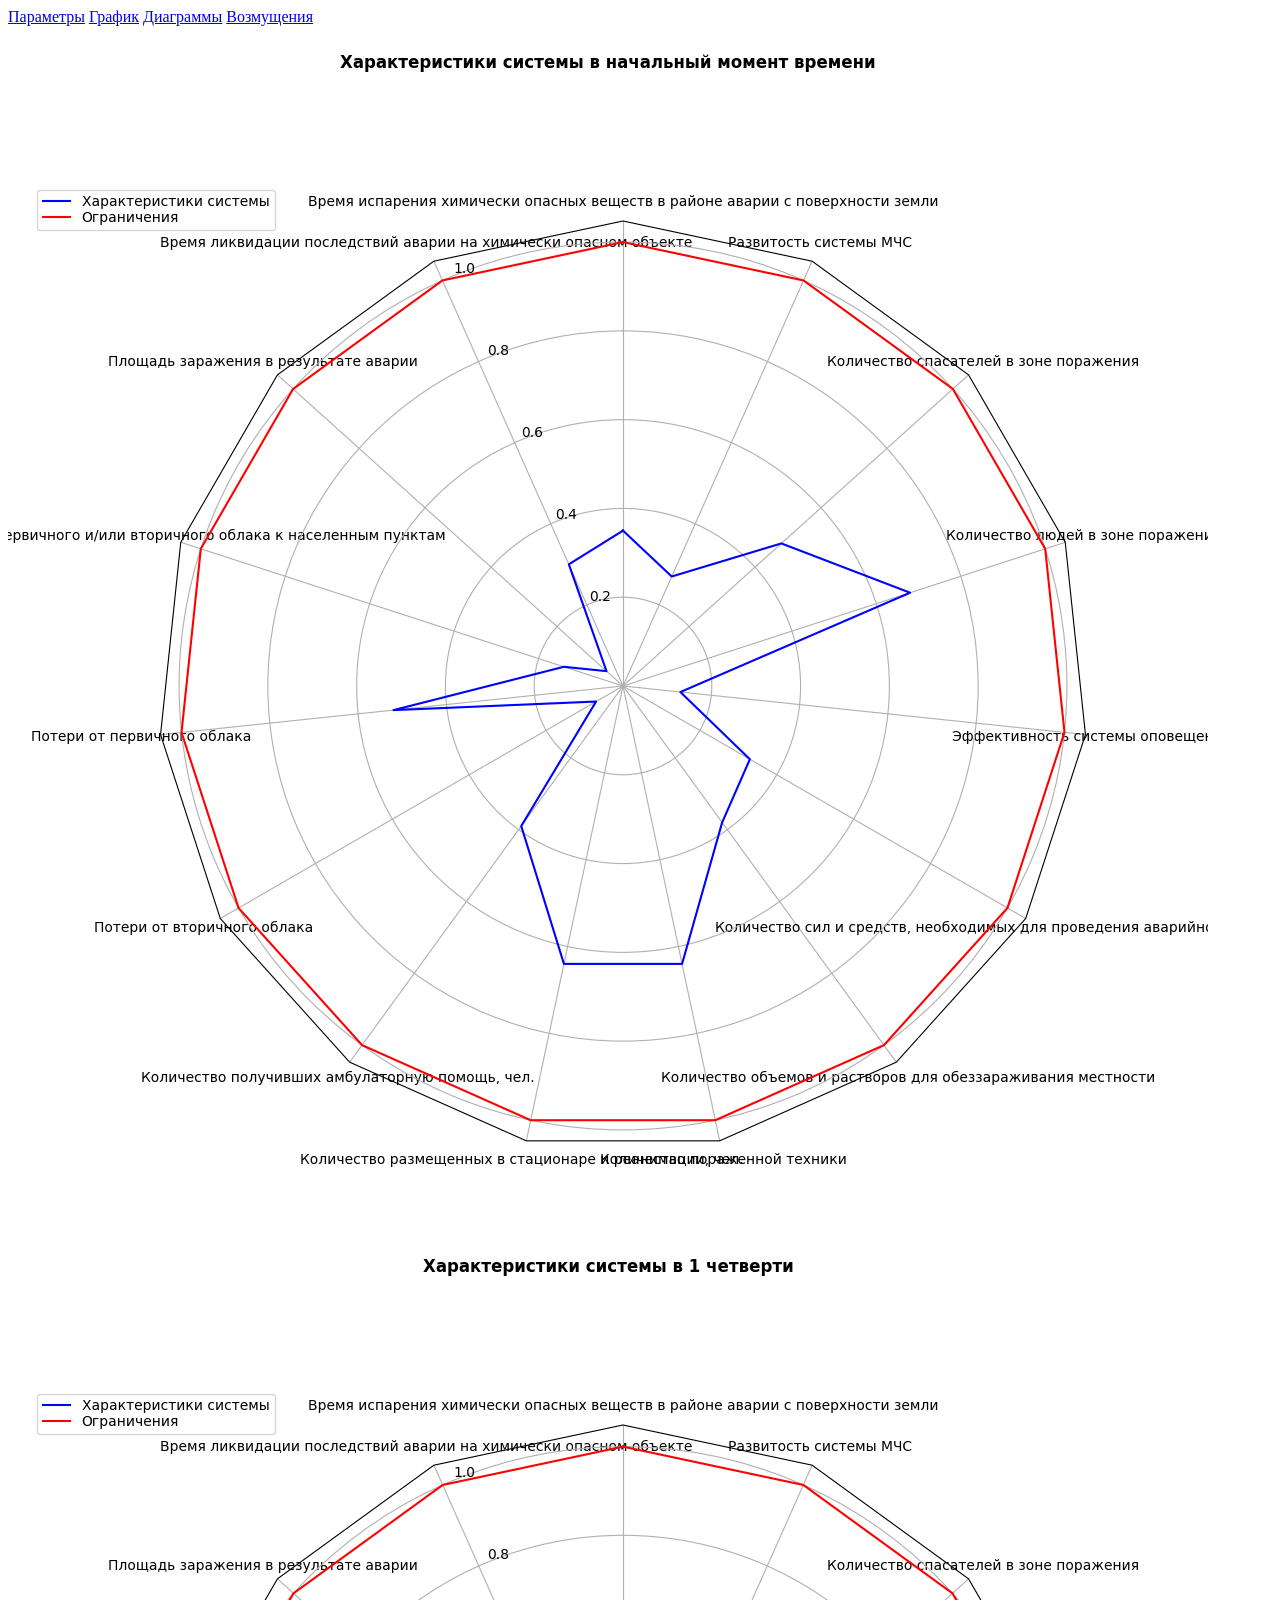
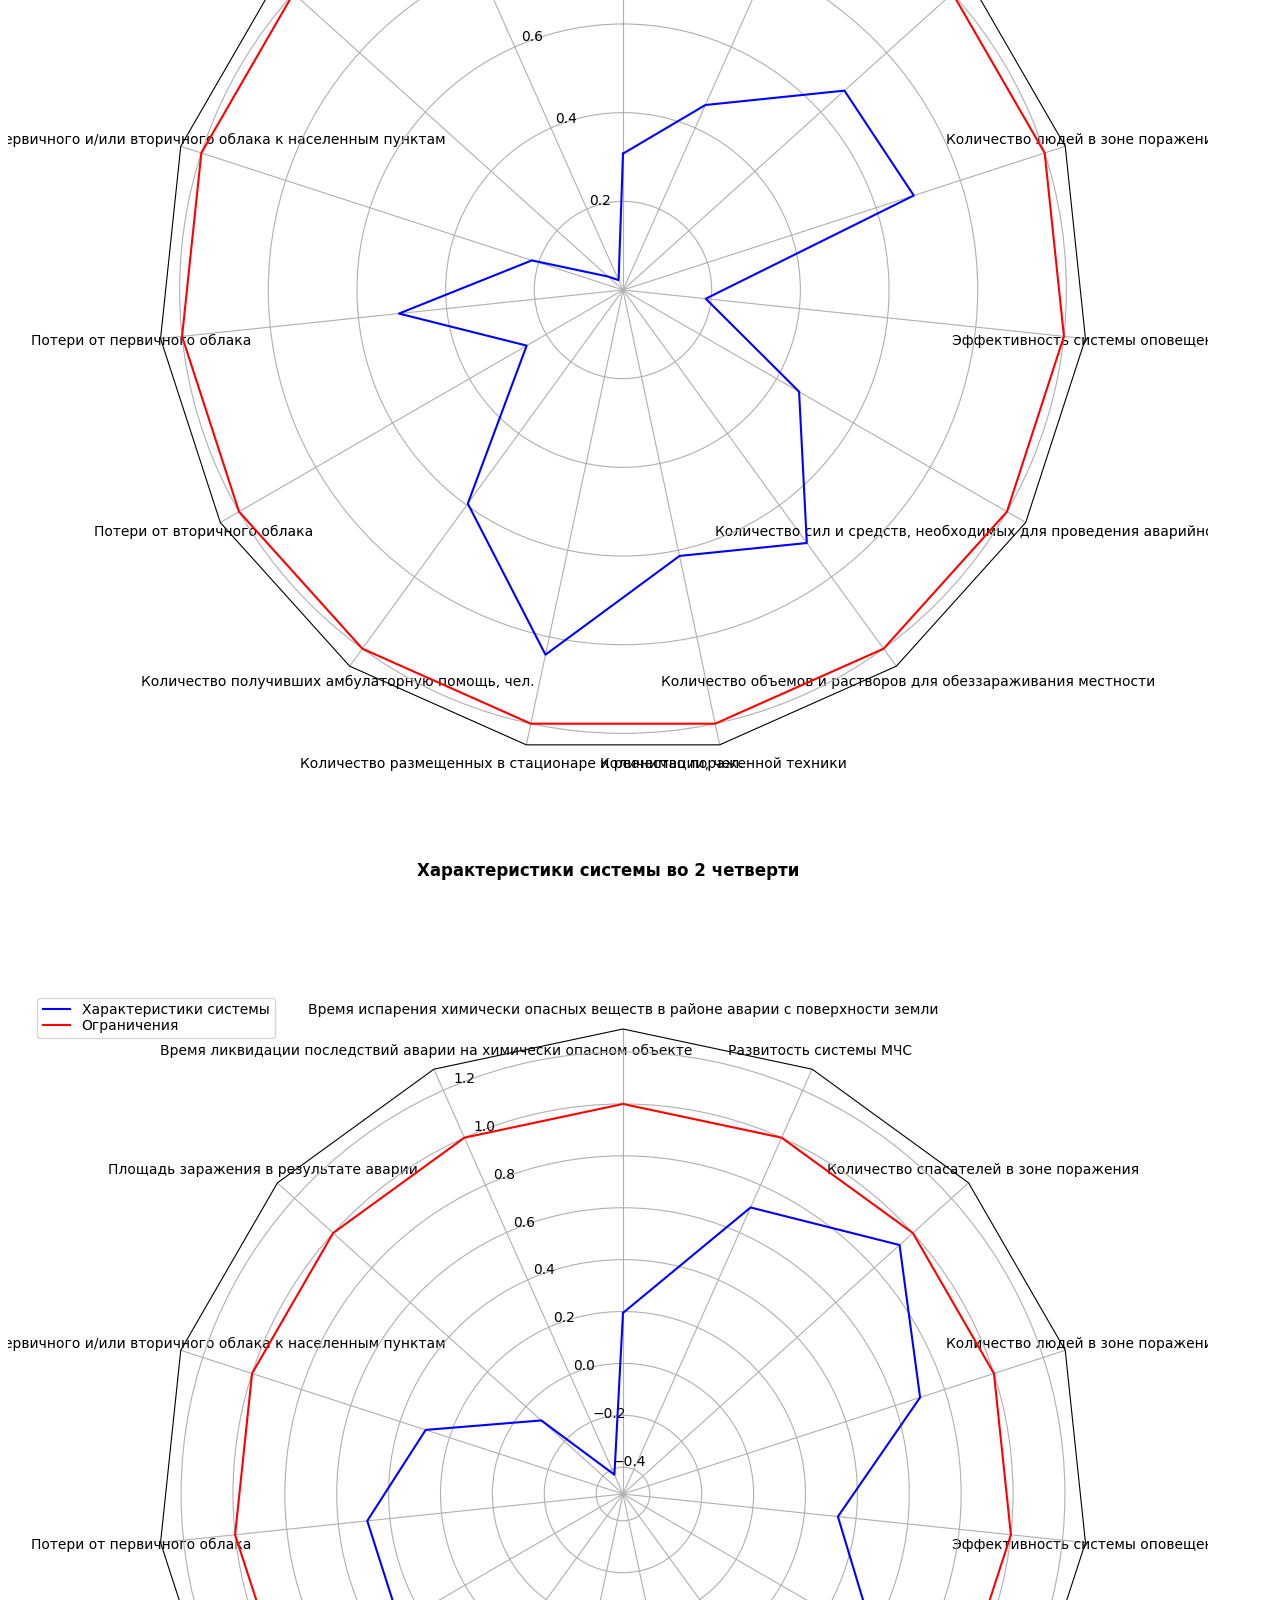
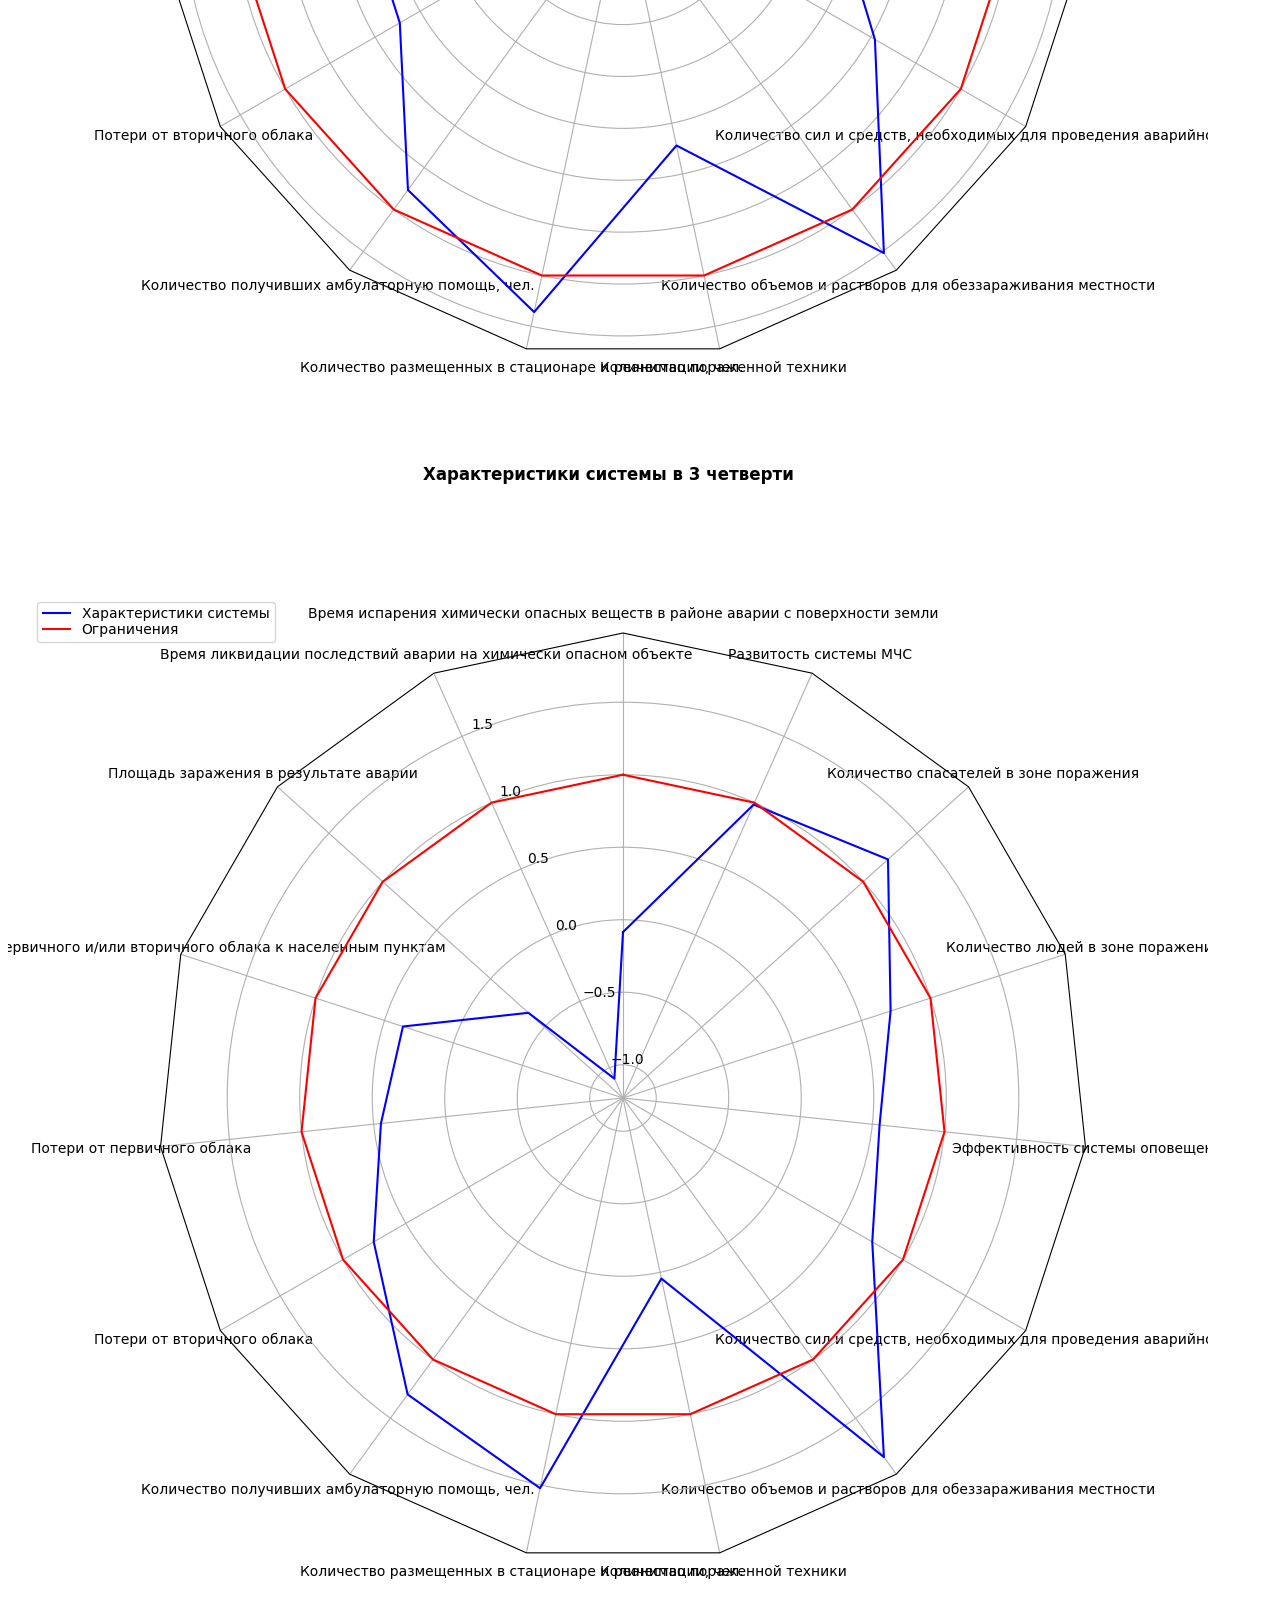
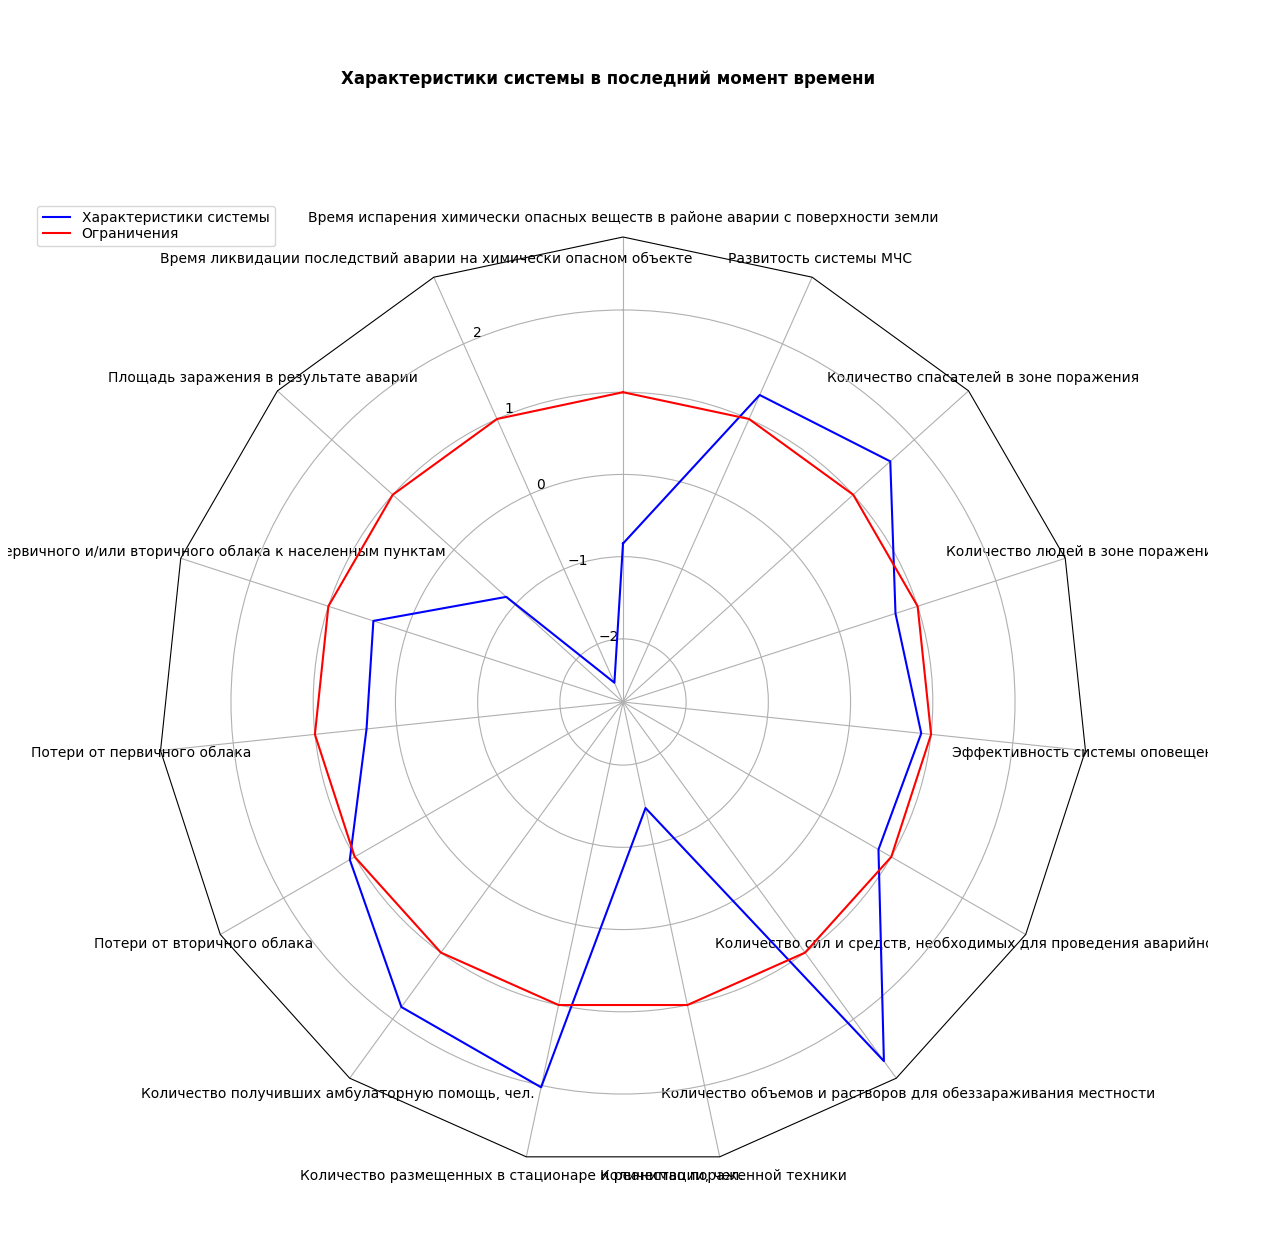
==== static/templates/diagrams.html @ 78e50c6a "init" ====
<!DOCTYPE html>
<html lang="en">
<head>
    <meta charset="UTF-8">
    <title>Диаграммы</title>
</head>
<body>
<div>
    <header style="{display: flex; flex-direction: row;}">
        <a href="/">Параметры</a>
        <a href="/graphic">График</a>
        <a href="/diagrams">Диаграммы</a>
        <a href="/faks">Возмущения</a>
    </header>

    <div>
        <img src="/static/images/diagram.png">
    </div>
    <div>
        <img src="/static/images/diagram2.png">
    </div>
    <div>
        <img src="/static/images/diagram3.png">
    </div>
    <div>
        <img src="/static/images/diagram4.png">
    </div>
    <div>
        <img src="/static/images/diagram5.png">
    </div>
</div>
</body>
</html>
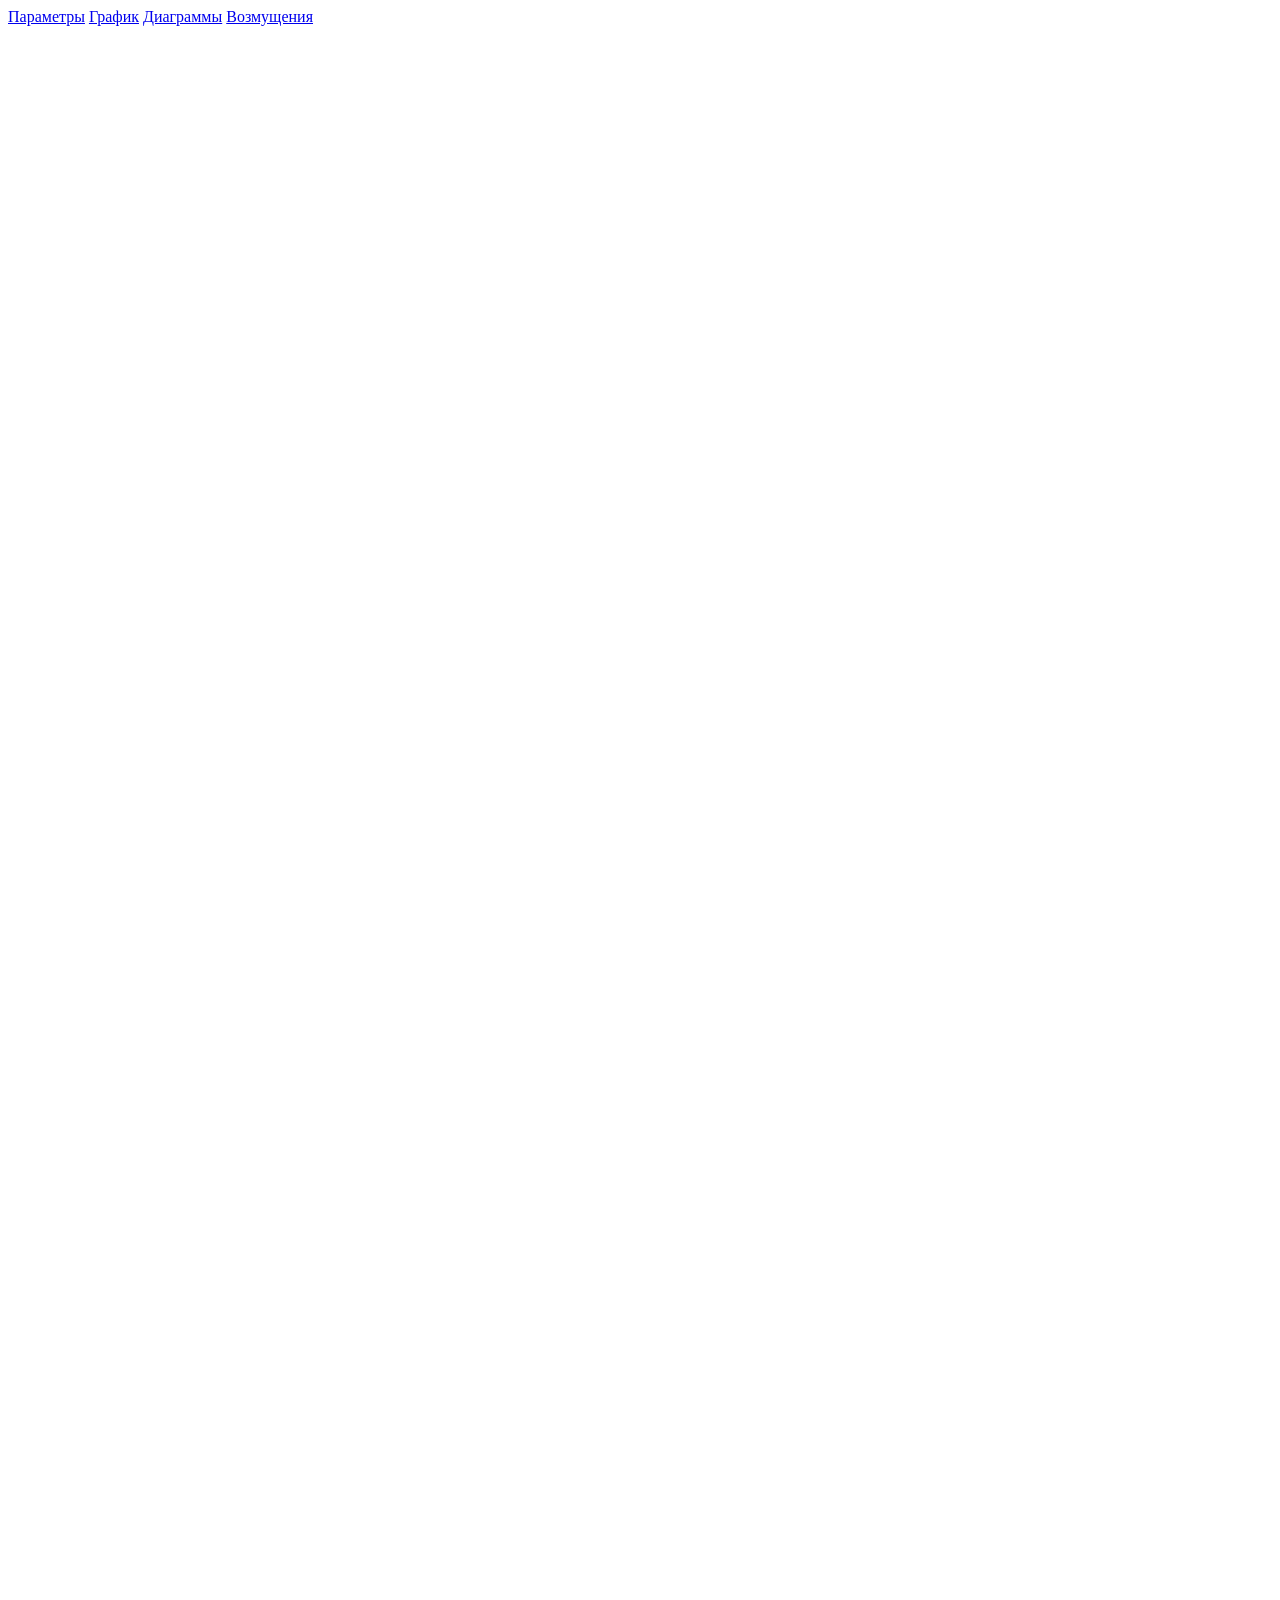
==== commit 72737d92: "Добавил обновление значений" ====
--- a/static/templates/diagrams.html
+++ b/static/templates/diagrams.html
@@ -14,20 +14,21 @@
     </header>
 
     <div>
-        <img src="/static/images/diagram.png">
+        <img src="/static/images/diagram.png" id="diagram-image">
     </div>
     <div>
-        <img src="/static/images/diagram2.png">
+        <img src="/static/images/diagram2.png" id="diagram2-image">
     </div>
     <div>
-        <img src="/static/images/diagram3.png">
+        <img src="/static/images/diagram3.png" id="diagram3-image">
     </div>
     <div>
-        <img src="/static/images/diagram4.png">
+        <img src="/static/images/diagram4.png" id="diagram4-image">
     </div>
     <div>
-        <img src="/static/images/diagram5.png">
+        <img src="/static/images/diagram5.png" id="diagram5-image">
     </div>
 </div>
+<script src="/static/js/diagramsChecker.js"></script>
 </body>
 </html>
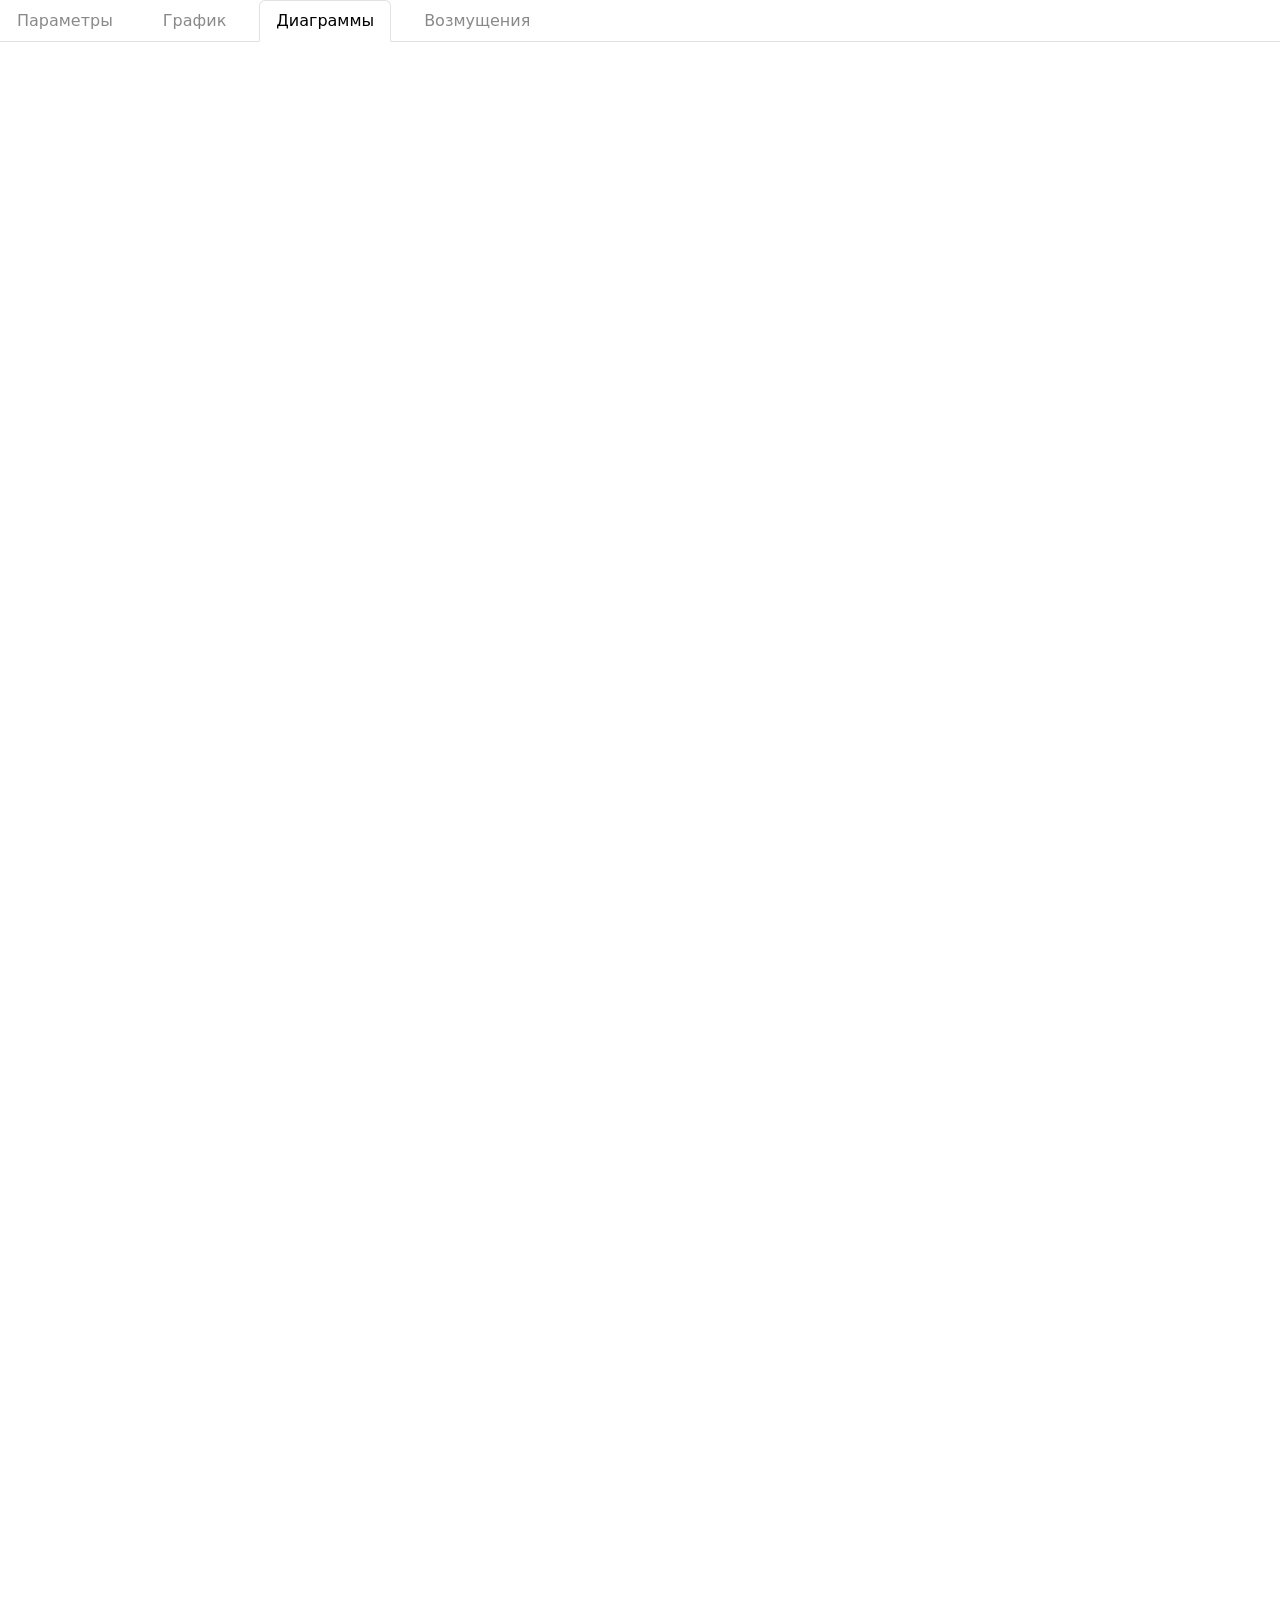
==== commit 46a5c4a9: "fix page, fix create_graphic" ====
--- a/static/templates/diagrams.html
+++ b/static/templates/diagrams.html
@@ -3,30 +3,44 @@
 <head>
     <meta charset="UTF-8">
     <title>Диаграммы</title>
+    <link href="/static/css/bootstrap.min.css" rel="stylesheet">
+    <link href="/static/css/style.css" rel="stylesheet">
 </head>
 <body>
 <div>
-    <header style="{display: flex; flex-direction: row;}">
-        <a href="/">Параметры</a>
-        <a href="/graphic">График</a>
-        <a href="/diagrams">Диаграммы</a>
-        <a href="/faks">Возмущения</a>
+    <header>
+        <ul class="nav nav-tabs">
+            <li class="nav-item">
+                <a class="nav-link" href="/">Параметры</a>
+            </li>
+            <li class="nav-item">
+                <a class="nav-link" href="/graphic">График</a>
+            </li>
+            <li class="nav-item">
+                <a class="nav-link active" href="/diagrams">Диаграммы</a>
+            </li>
+            <li class="nav-item">
+                <a class="nav-link" href="/faks">Возмущения</a>
+            </li>
+        </ul>
     </header>
 
-    <div>
-        <img src="/static/images/diagram.png" id="diagram-image">
-    </div>
-    <div>
-        <img src="/static/images/diagram2.png" id="diagram2-image">
-    </div>
-    <div>
-        <img src="/static/images/diagram3.png" id="diagram3-image">
-    </div>
-    <div>
-        <img src="/static/images/diagram4.png" id="diagram4-image">
-    </div>
-    <div>
-        <img src="/static/images/diagram5.png" id="diagram5-image">
+    <div class="container">
+        <div>
+            <img src="/static/images/diagram.png" id="diagram-image" class="img-fluid">
+        </div>
+        <div>
+            <img src="/static/images/diagram2.png" id="diagram2-image" class="img-fluid">
+        </div>
+        <div>
+            <img src="/static/images/diagram3.png" id="diagram3-image" class="img-fluid">
+        </div>
+        <div>
+            <img src="/static/images/diagram4.png" id="diagram4-image" class="img-fluid">
+        </div>
+        <div>
+            <img src="/static/images/diagram5.png" id="diagram5-image" class="img-fluid">
+        </div>
     </div>
 </div>
 <script src="/static/js/diagramsChecker.js"></script>
--- a/static/css/style.css
+++ b/static/css/style.css
@@ -0,0 +1,41 @@
+input {
+    width: 4rem;
+}
+#status-input {
+    width: 8rem;
+}
+.container-scroll {
+    background-color: #f8f9fa;
+    padding: 1rem;
+    border: 1px solid #ccc;
+    border-radius: 0.5rem;
+}
+.scroll-1 {
+    max-height: 350px;
+    overflow-y: auto;
+    overflow-x: hidden;
+}
+.scroll-2 {
+    max-height: 200px;
+    overflow-y: auto;
+    overflow-x: hidden;
+}
+.block-function {
+    margin-bottom: 1rem;
+    background-color: #f8f9fa;
+    border-radius: 0.5rem;
+    padding: 0.5rem;
+}
+.border-function {
+    border: 1px solid #ccc;
+}
+.block-function:last-child {
+    margin-bottom: 0rem;
+}
+.nav.nav-tabs .nav-link {
+    margin-right: 1rem;
+    color: #898989;
+}
+.nav.nav-tabs .nav-link.active {
+    color: #000;
+}
